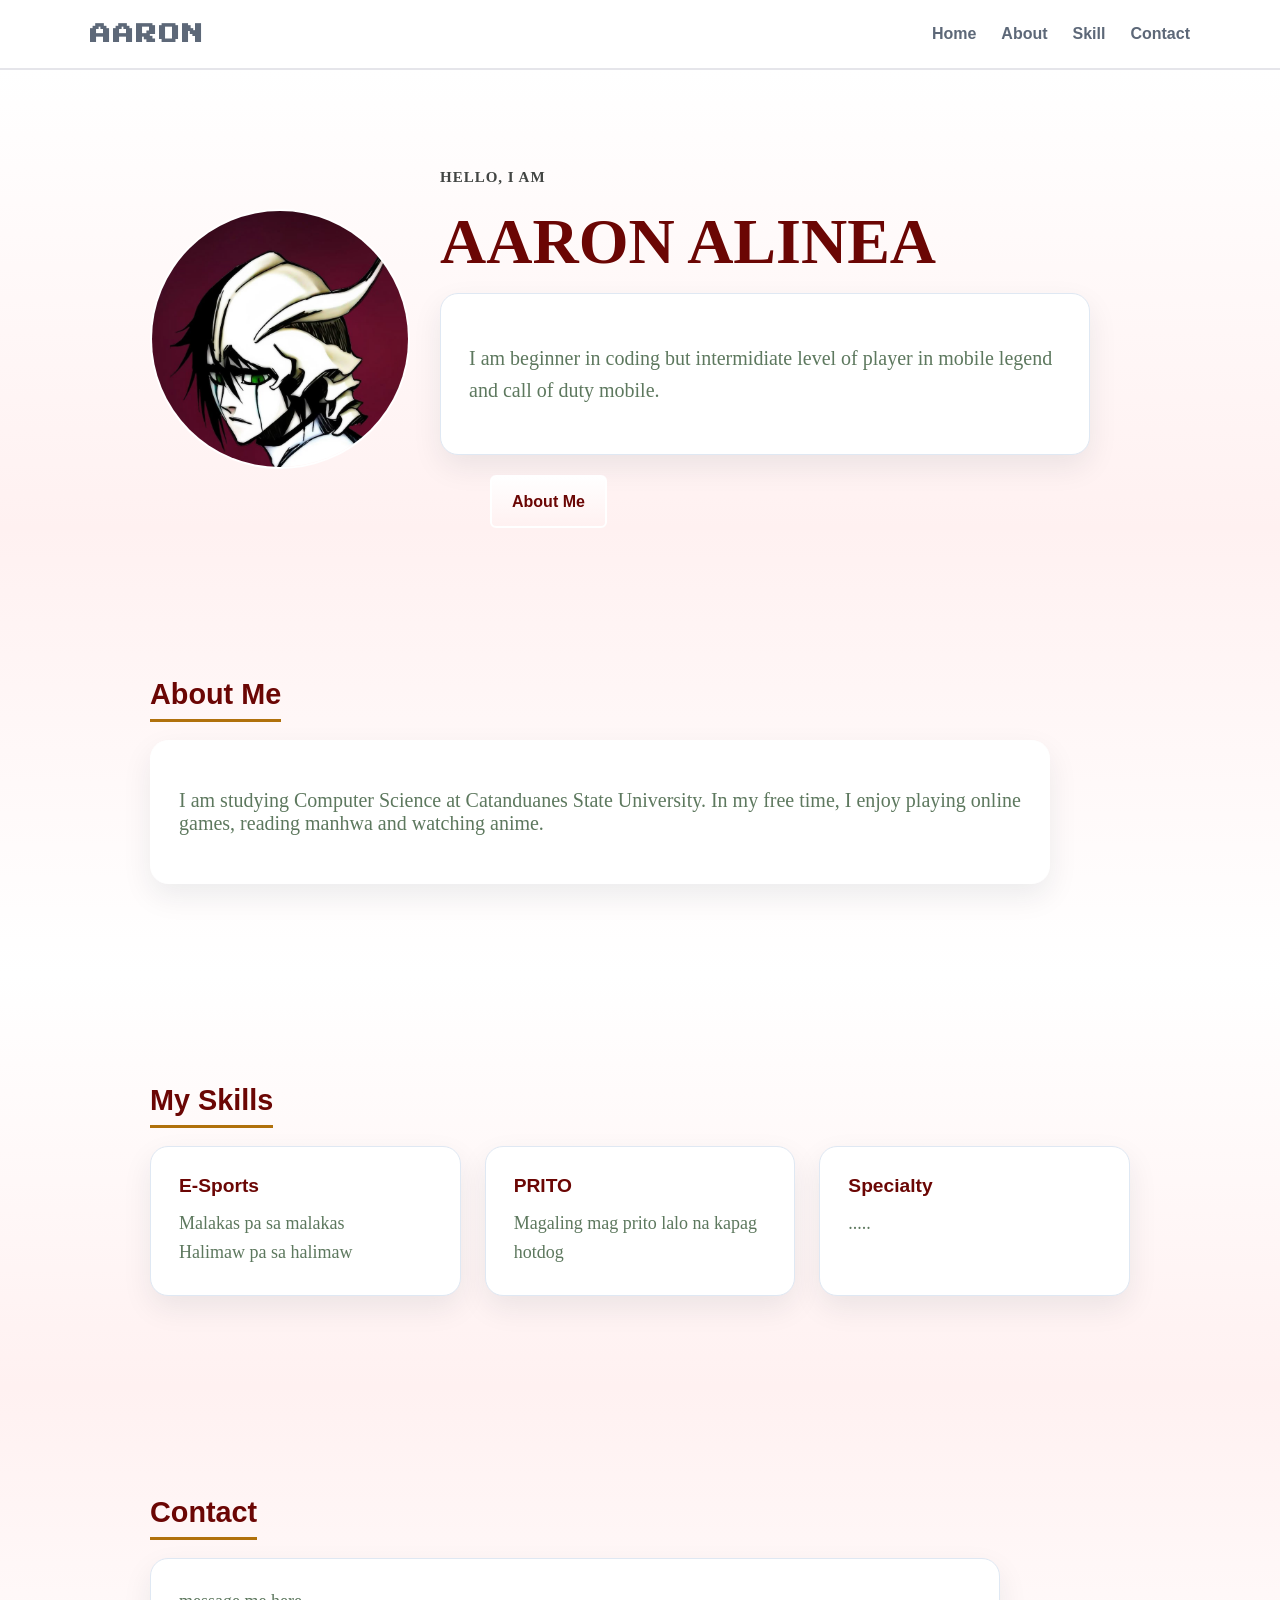
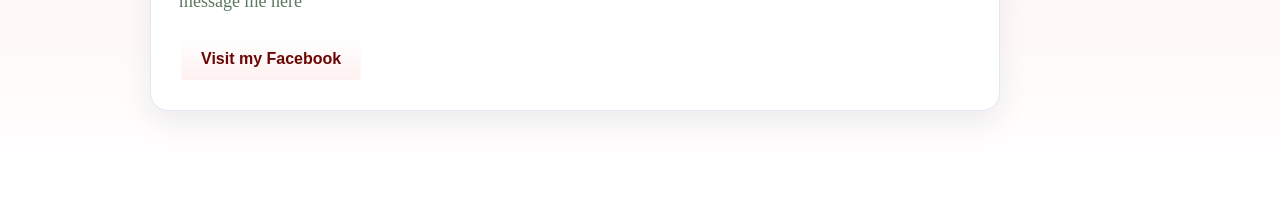
==== Original/index.html @ 89a6b388 "Version 1" ====
<!doctype html>
<html lang="en">
  <head>
    <meta charset="UTF-8" />
    <meta name="viewport" content="width=device-width, initial-scale=1.0" />
    <link rel="preconnect" href="https://fonts.googleapis.com" />
    <link rel="preconnect" href="https://fonts.gstatic.com" crossorigin />
    <link
      href="https://fonts.googleapis.com/css2?family=Press+Start+2P&display=swap"
      rel="stylesheet"
    />
    <link rel="stylesheet" href="style.css" />
    <title>Portfolio</title>
  </head>
  <body>
    <header class="header">
      <div class="logo">AARON</div>
      <nav class="menu">
        <a href="#home">Home</a>
        <a href="#about">About</a>
        <a href="#skill">Skill</a>
        <a href="#contact">Contact</a>
      </nav>
    </header>

    <main>
      <section id="home" class="Aaron">
        <img src="../images/profile.jpg" alt="" class="profile" />
        <div class="Intro">
          <p class="in">Hello, I am</p>
          <h1>AARON ALINEA</h1>
          <div class="description">
            <p>
              I am beginner in coding but intermidiate level of player in mobile
              legend and call of duty mobile.
            </p>
          </div>
          <a class="about-button" href="#about">About Me</a>
        </div>
      </section>

      <section id="about" class="AboutMe">
        <h4>About Me</h4>
        <div class="about-box">
          <p>
            I am studying Computer Science at Catanduanes State University. In
            my free time, I enjoy playing online games, reading manhwa and
            watching anime.
          </p>
        </div>
      </section>

      <section id="skill" class="SkillSection">
        <h4>My Skills</h4>
        <div class="skills-grid">
          <div class="skill-card">
            <h5>E-Sports</h5>
            <p>
              Malakas pa sa malakas <br />
              Halimaw pa sa halimaw
            </p>
          </div>
          <div class="skill-card">
            <h5>PRITO</h5>
            <p>Magaling mag prito lalo na kapag hotdog</p>
          </div>
          <div class="skill-card">
            <h5>Specialty</h5>
            <p>.....</p>
          </div>
        </div>
      </section>

      <section id="contact" class="ContactSection">
        <h4>Contact</h4>
        <div class="contact-box">
          <p>message me here</p>
          <a
            class="contact-button"
            href="https://web.facebook.com/emp.kai"
            target="_blank"
            >Visit my Facebook</a
          >
        </div>
      </section>
    </main>
    <script src="script.js"></script>
  </body>
</html>
---- Original/style.css ----
html {
  scroll-behavior: smooth;
}

* {
  box-sizing: border-box;
}

body {
  margin: 0;
}

.header {
  position: sticky;
  top: 0;
  padding-left: 90px;
  padding-right: 90px;
  z-index: 10;
  display: flex;
  align-items: center;
  justify-content: space-between;
  height: 70px;
  background-color: #fff;
  border-bottom: 2px solid rgb(229, 229, 234);
}

.logo {
  font-size: 1.3rem;
  font-weight: bold;
  letter-spacing: 2px;
  color: #5d6878;
  margin: 0;
  font-family: "Press Start 2P", monospace;
}

.menu {
  display: flex;
  gap: 25px;
  margin: 0;
  font-family: Arial, Helvetica, sans-serif;
}

.menu a {
  color: #5d6878;
  font-weight: 600;
  text-decoration: none;
  gap: 20px;
}

.menu a:hover {
  color: rgb(154, 20, 20);
}

.Aaron {
  display: flex;
  flex-direction: row;
  align-items: center;
  justify-content: center;
  gap: 30px;
  background: linear-gradient(180deg, #ffffff 0%, #fff1f1 100%);
  padding: 80px clamp(24px, calc((100vw - 980px) / 2), 150px) 0;
  margin: 0 auto;
}

.profile {
  height: 260px;
  width: 260px;
  border-radius: 50%;
  border: 2px solid white;
}

.Intro {
  flex: 1;
  min-width: 0;
  color: #1c2431;
  line-height: 1.6;
}

.in {
  color: #424543;
  font-size: 0.8rem;
  font-weight: 700;
  font-size: 15px;
  letter-spacing: 1px;
  text-transform: uppercase;
  width: 30%;
}

.Intro h1 {
  color: rgb(107, 6, 4);
  line-height: 1.2;
  margin-top: 0;
  margin-bottom: 12px;
  font-size: clamp(2.4rem, 5vw, 4rem);
}

.description {
  background: #fff;
  border: 1px solid #dfe8f3;
  border-radius: 18px;
  width: min(100%, 650px);
  padding: 28px;
  box-shadow: 0 12px 30px rgba(17, 32, 51, 0.08);
}

.description p {
  color: #5d785e;
  font-size: 20px;
}

.Aaron .about-button {
  display: inline-block;
  margin-top: 20px;
  margin-left: 50px;
  padding: 12px 20px;
  border: 2px solid white;
  border-radius: 6px;
  background: linear-gradient(180deg, #ffffff 0%, #fff1f1 100%);
  color: rgb(107, 6, 4);
  font-family: Arial, Helvetica, sans-serif;
  font-weight: 600;
  text-decoration: none;
}

.Aaron .about-button:hover {
  background: linear-gradient(180deg, rgb(137, 24, 18) 0%, rgb(107, 6, 4) 100%);
  color: #f4c866;
}

.AboutMe {
  background: linear-gradient(180deg, #fff1f1 0%, #ffffff 100%);
  padding: 150px clamp(24px, calc((100vw - 980px) / 2), 150px) 90px;
}

.AboutMe h4 {
  display: inline-block;
  font-size: 1.8rem;
  font-family: Arial, Helvetica, sans-serif;
  font-weight: 700;
  color: rgb(107, 6, 4);
  margin-top: 0;
  margin-bottom: 18px;
  padding: 0 0 8px;
  border-bottom: 3px solid #b0710c;
}

.about-box {
  border: 1px solid white;
  background-color: #fff;
  border-radius: 18px;
  padding: 28px;
  box-shadow: 0 12px 30px rgba(17, 32, 51, 0.08);
  width: min(100%, 900px);
  align-items: center;
}

.about-box p {
  font-size: 20px;
  color: #5d785e;
}

.SkillSection,
.ContactSection {
  padding: 110px clamp(24px, calc((100vw - 980px) / 2), 150px) 90px;
}

.SkillSection {
  background: linear-gradient(180deg, #ffffff 0%, #fff1f1 100%);
}

.ContactSection {
  background: linear-gradient(180deg, #fff1f1 0%, #ffffff 100%);
}

.SkillSection h4,
.ContactSection h4 {
  display: inline-block;
  font-size: 1.8rem;
  font-family: Arial, Helvetica, sans-serif;
  font-weight: 700;
  color: rgb(107, 6, 4);
  margin-top: 0;
  margin-bottom: 18px;
  padding: 0 0 8px;
  border-bottom: 3px solid #b0710c;
}

.skills-grid {
  display: grid;
  grid-template-columns: repeat(3, minmax(0, 1fr));
  gap: 24px;
}

.skill-card,
.contact-box {
  background: #fff;
  border: 1px solid #dfe8f3;
  border-radius: 18px;
  padding: 28px;
  box-shadow: 0 12px 30px rgba(17, 32, 51, 0.08);
}

.skill-card h5 {
  margin: 0 0 12px;
  color: rgb(107, 6, 4);
  font:
    700 1.2rem Arial,
    Helvetica,
    sans-serif;
}

.skill-card p,
.contact-box p {
  margin: 0;
  color: #5d785e;
  font-size: 18px;
  line-height: 1.6;
}

.contact-box {
  max-width: 850px;
}

.contact-button {
  display: inline-block;
  margin-top: 20px;
  padding: 12px 20px;
  border: 2px solid white;
  border-radius: 6px;
  background: linear-gradient(180deg, #ffffff 0%, #fff1f1 100%);
  color: rgb(107, 6, 4);
  font-family: Arial, Helvetica, sans-serif;
  font-weight: 600;
  text-decoration: none;
}

.contact-button:hover {
  background: linear-gradient(180deg, rgb(137, 24, 18) 0%, rgb(107, 6, 4) 100%);
  color: #f4c866;
}

@media (max-width: 768px) {
  .header {
    height: auto;
    min-height: 70px;
    flex-direction: column;
    justify-content: center;
    gap: 12px;
    padding: 14px 18px;
  }

  .logo {
    font-size: 1.05rem;
  }

  .menu {
    flex-wrap: wrap;
    justify-content: center;
    gap: 8px 16px;
  }

  .Aaron {
    flex-direction: column;
    gap: 24px;
    padding: 48px 24px 64px;
  }

  .profile {
    width: min(220px, 70vw);
    height: auto;
    aspect-ratio: 1;
    object-fit: cover;
  }

  .Intro {
    width: min(100%, 650px);
    text-align: center;
  }

  .Intro h1 {
    font-size: clamp(1.75rem, 8vw, 2.6rem);
  }

  .in {
    width: auto;
  }

  .description {
    width: 100%;
    padding: 22px;
    text-align: left;
  }

  .description p,
  .about-box p {
    font-size: clamp(1rem, 4vw, 1.125rem);
  }

  .Aaron .about-button {
    margin-left: 0;
  }

  .AboutMe {
    padding: 80px 24px;
  }

  .about-box {
    padding: 22px;
  }

  .SkillSection,
  .ContactSection {
    padding: 80px 24px;
  }

  .skills-grid {
    grid-template-columns: 1fr;
    gap: 16px;
  }

  .skill-card,
  .contact-box {
    padding: 22px;
  }
}
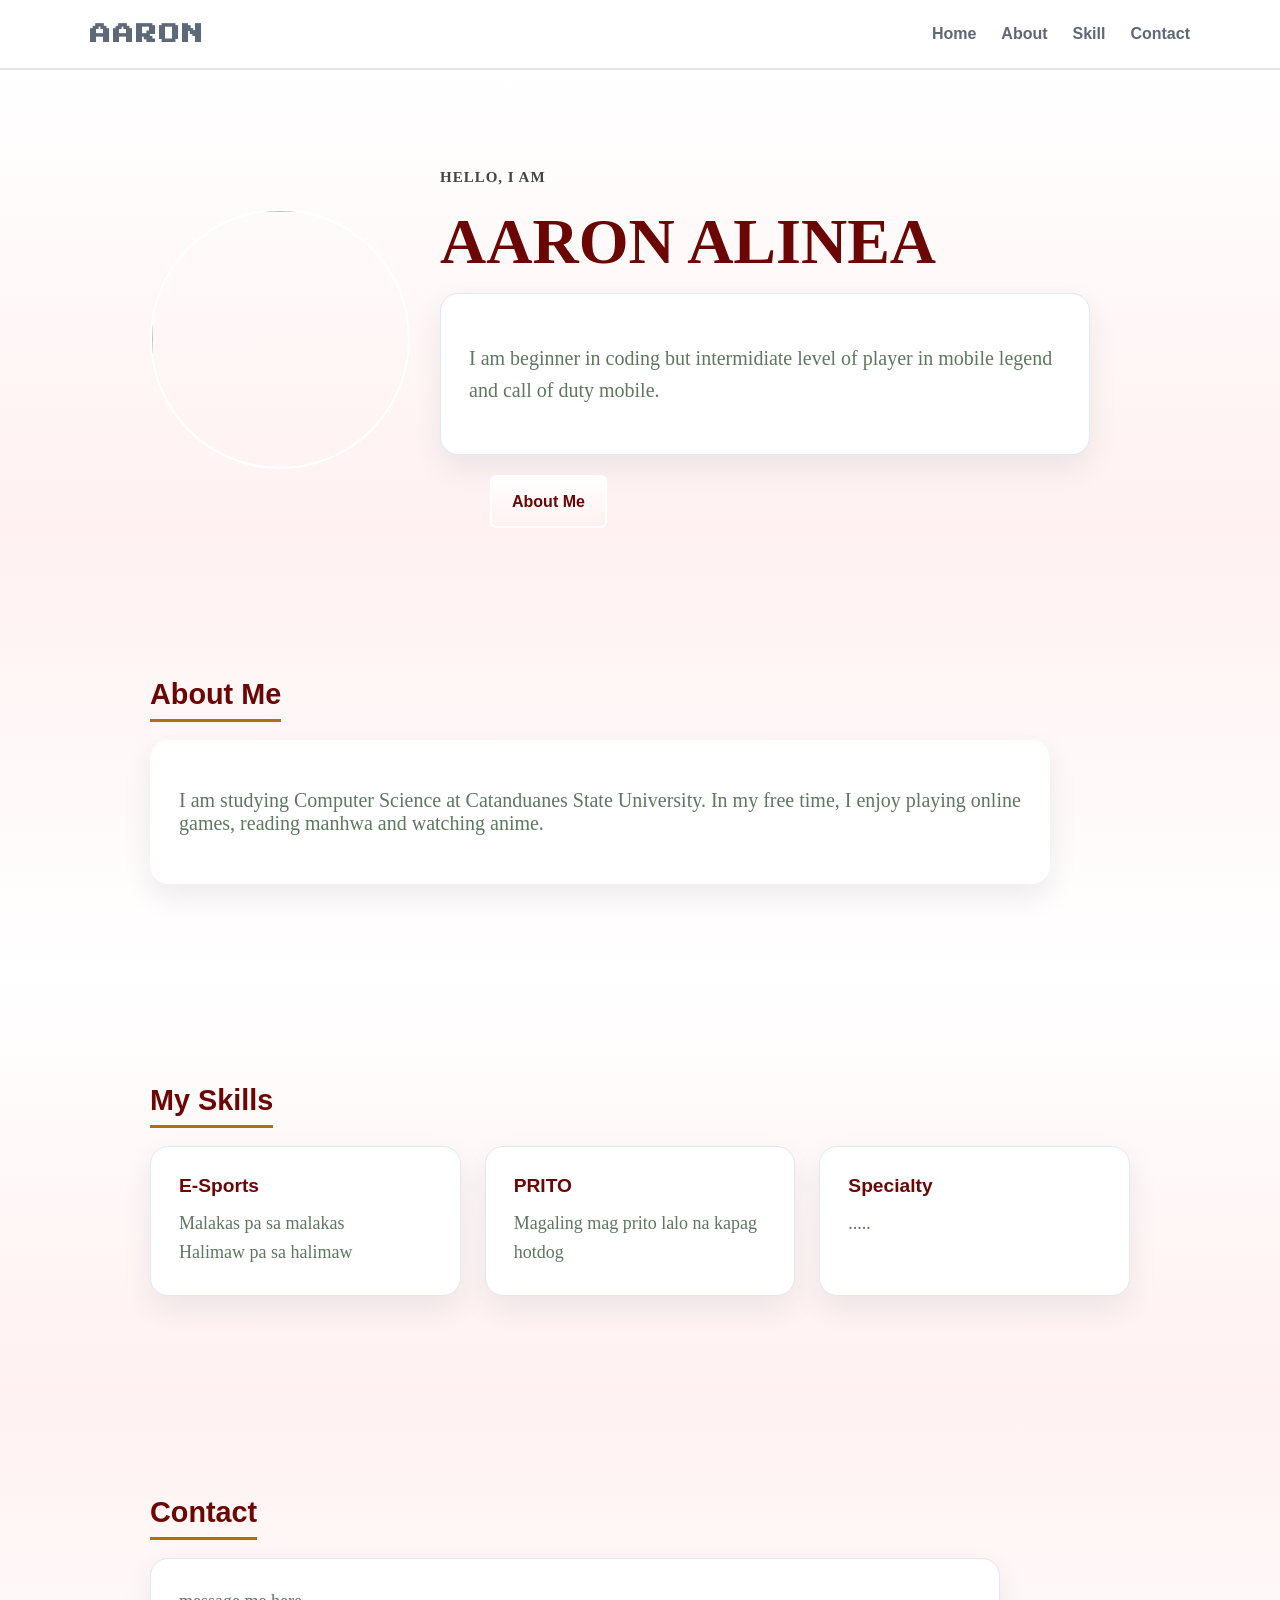
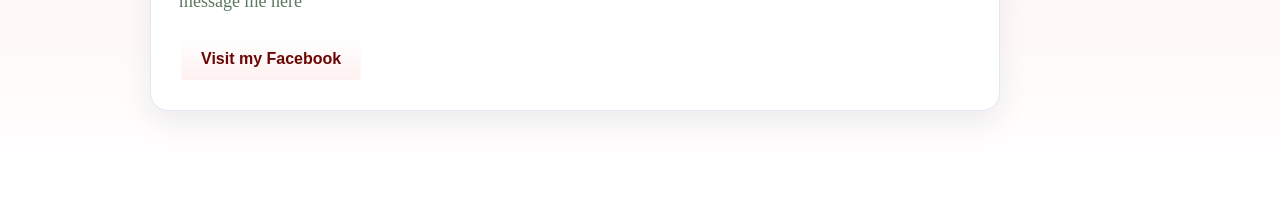
==== commit 3499552d: "i put the image file inside original file" ====
--- a/Original/index.html
+++ b/Original/index.html
@@ -25,7 +25,7 @@
 
     <main>
       <section id="home" class="Aaron">
-        <img src="../images/profile.jpg" alt="" class="profile" />
+        <img src="./images/profile.jpg" alt="" class="profile" />
         <div class="Intro">
           <p class="in">Hello, I am</p>
           <h1>AARON ALINEA</h1>
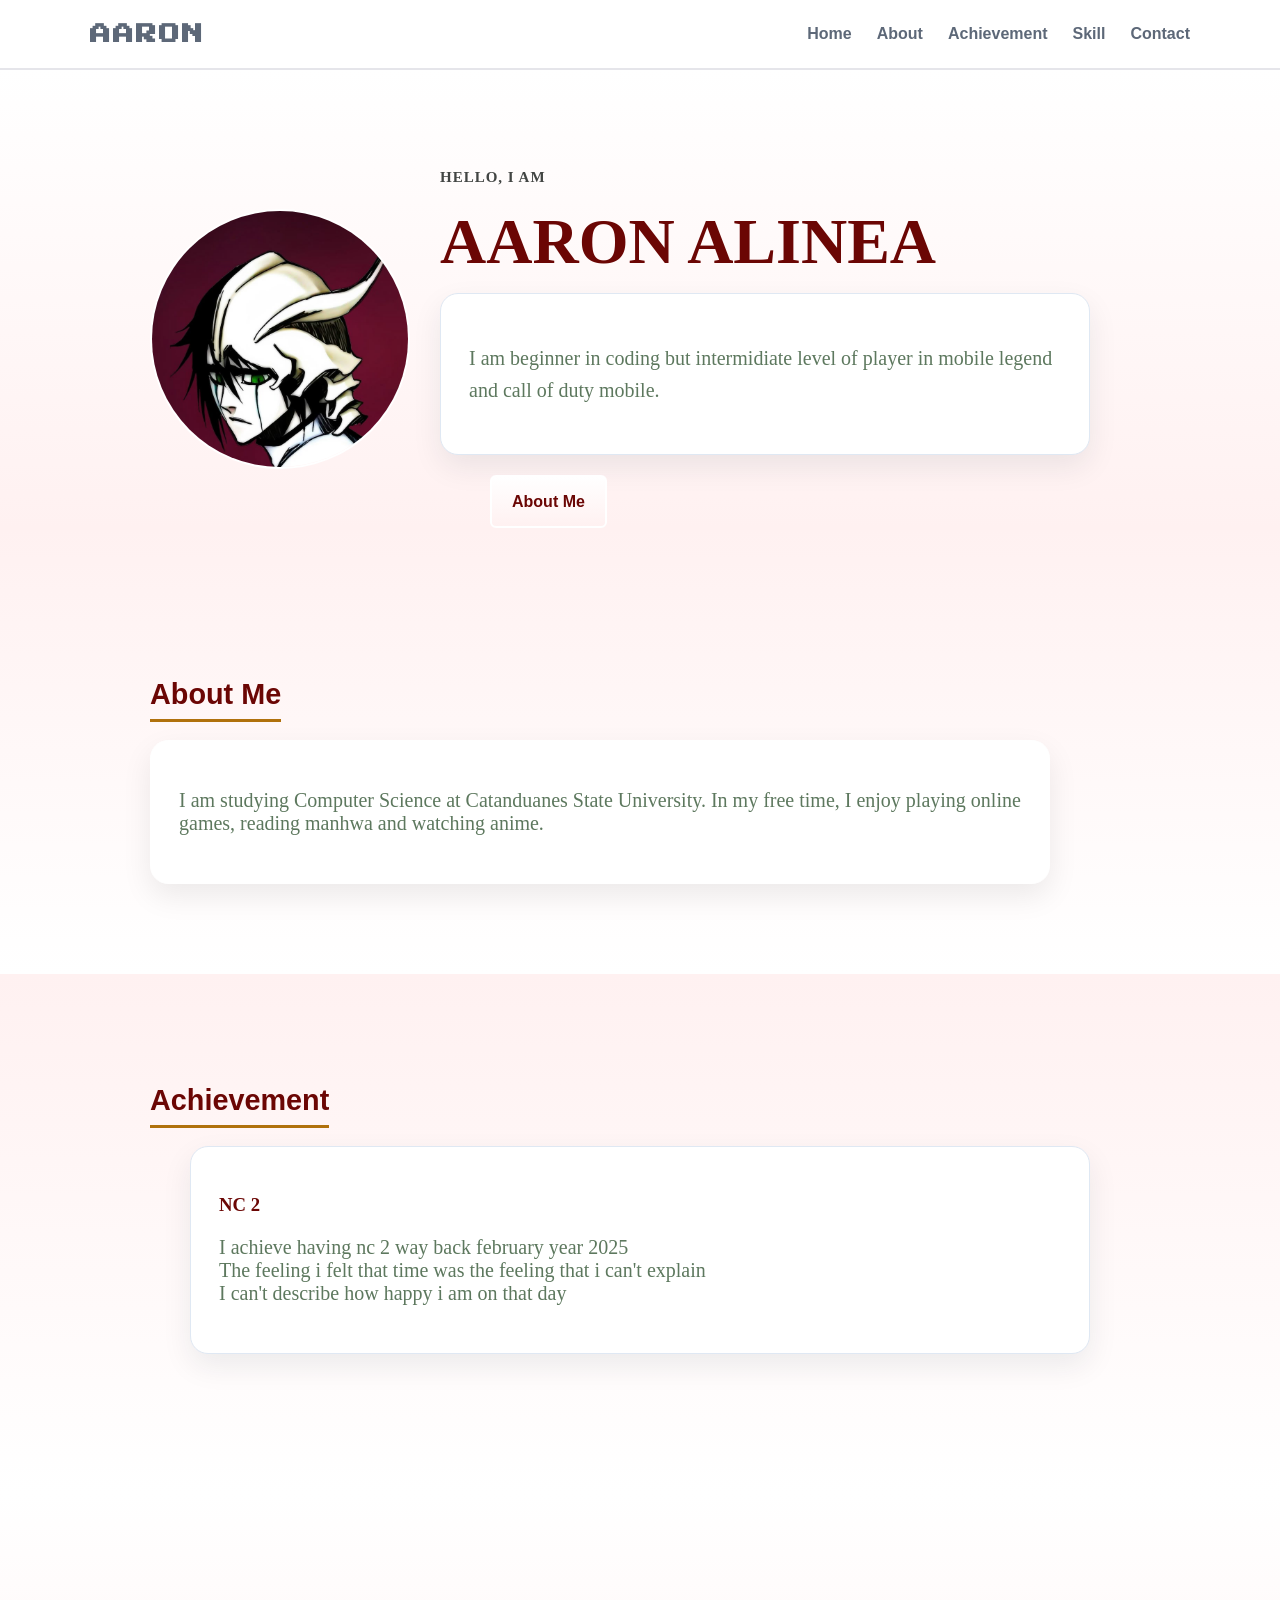
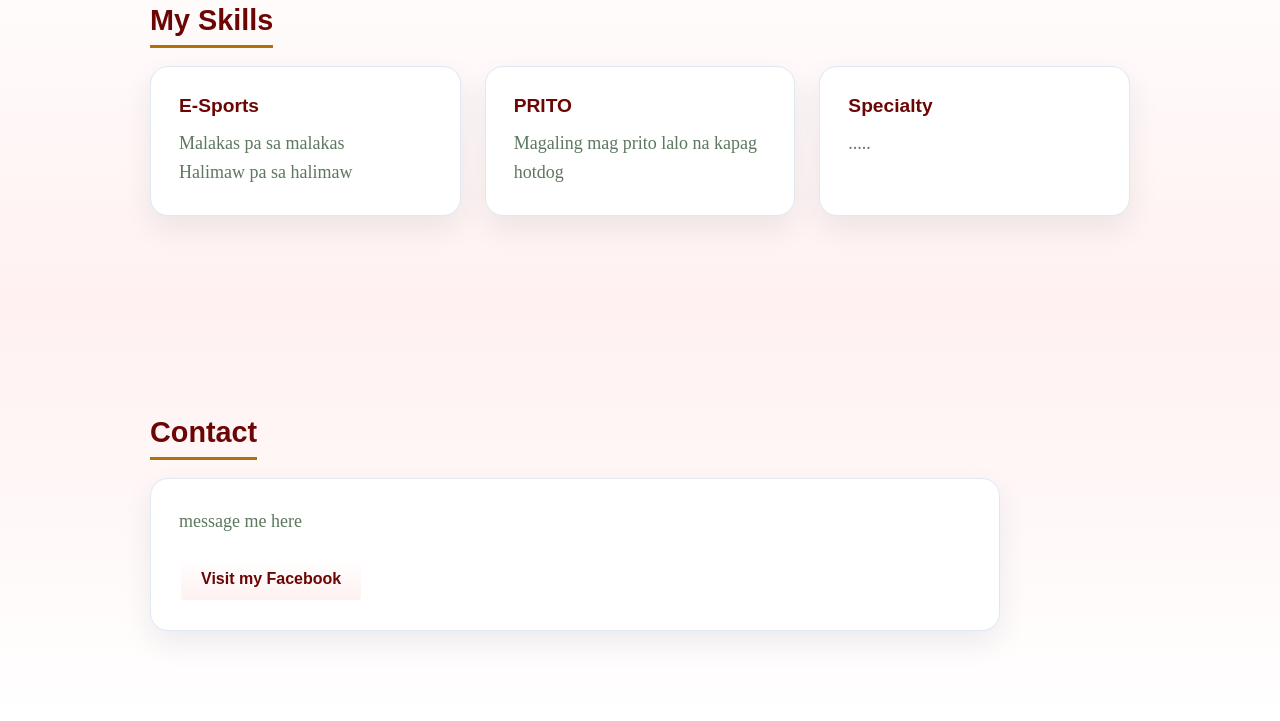
==== commit 9b38b22f: "achievement" ====
--- a/Original/index.html
+++ b/Original/index.html
@@ -18,6 +18,7 @@
       <nav class="menu">
         <a href="#home">Home</a>
         <a href="#about">About</a>
+        <a href="#achievements">Achievement</a>
         <a href="#skill">Skill</a>
         <a href="#contact">Contact</a>
       </nav>
@@ -47,6 +48,21 @@
             my free time, I enjoy playing online games, reading manhwa and
             watching anime.
           </p>
+        </div>
+      </section>
+
+      <section id="achievements" class="achievement-section">
+        <h2>Achievement</h2>
+        <div class="achievement-box">
+          <div class="achievement-text">
+            <h3>NC 2</h3>
+            <p>
+              I achieve having nc 2 way back february year 2025 <br />
+              The feeling i felt that time was the feeling that i can't explain
+              <br />
+              I can't describe how happy i am on that day <br />
+            </p>
+          </div>
         </div>
       </section>
 
--- a/Original/style.css
+++ b/Original/style.css
@@ -149,14 +149,46 @@
   background-color: #fff;
   border-radius: 18px;
   padding: 28px;
-  box-shadow: 0 12px 30px rgba(17, 32, 51, 0.08);
+  box-shadow: 0 12px 30px rgba(3, 6, 10, 0.08);
   width: min(100%, 900px);
   align-items: center;
 }
 
+.achievement-text p,
 .about-box p {
   font-size: 20px;
   color: #5d785e;
+}
+
+.achievement-text h3 {
+  color: rgb(107, 6, 4);
+}
+
+.achievement-section {
+  background: linear-gradient(180deg, #fff1f1 0%, #ffffff 100%);
+  padding: 110px clamp(24px, calc((100vw - 980px) / 2), 150px) 90px;
+}
+
+.achievement-section h2 {
+  display: inline-block;
+  font-size: 1.8rem;
+  font-family: Arial, Helvetica, sans-serif;
+  font-weight: 700;
+  color: rgb(107, 6, 4);
+  margin-top: 0;
+  margin-bottom: 18px;
+  padding: 0 0 8px;
+  border-bottom: 3px solid #b0710c;
+}
+
+.achievement-box {
+  background: #fff;
+  border: 1px solid #dfe8f3;
+  border-radius: 18px;
+  padding: 28px;
+  box-shadow: 0 12px 30px rgba(17, 32, 51, 0.08);
+  width: min(100%, 900px);
+  margin: 0 auto 50px;
 }
 
 .SkillSection,
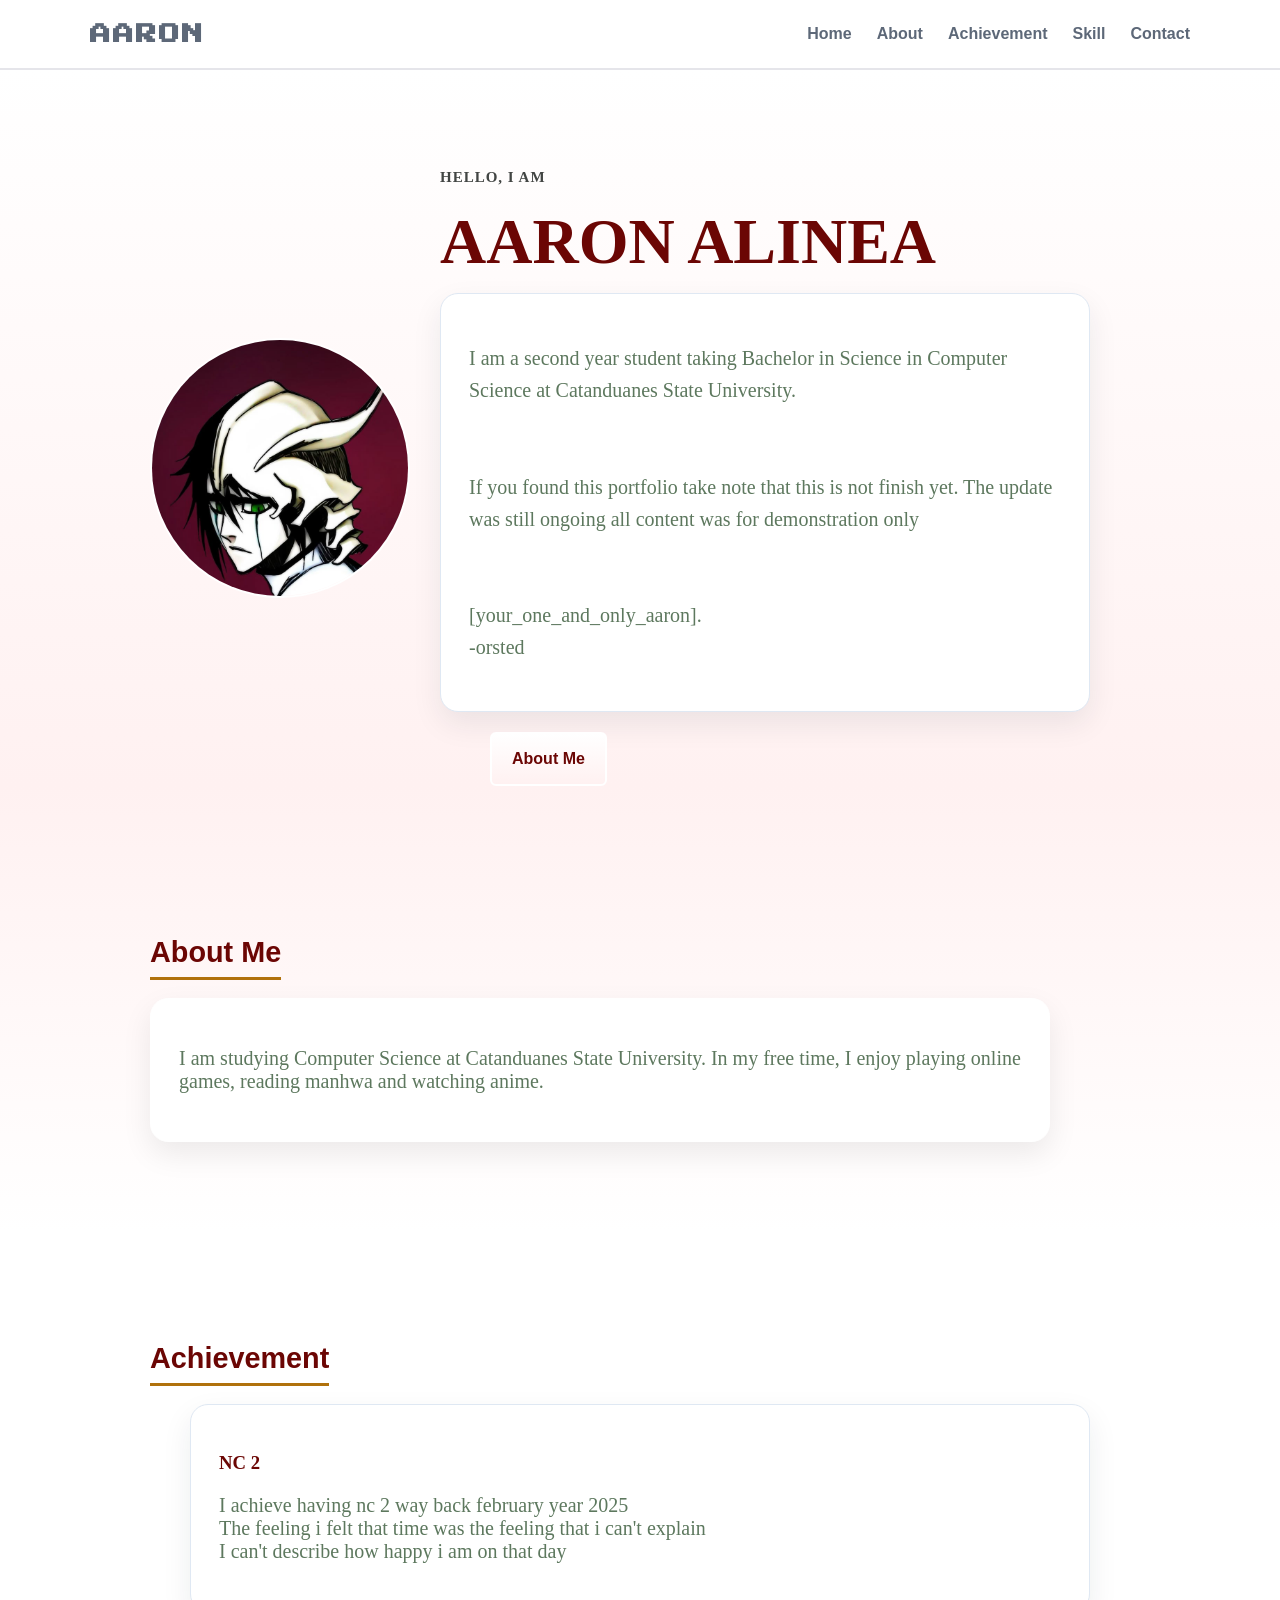
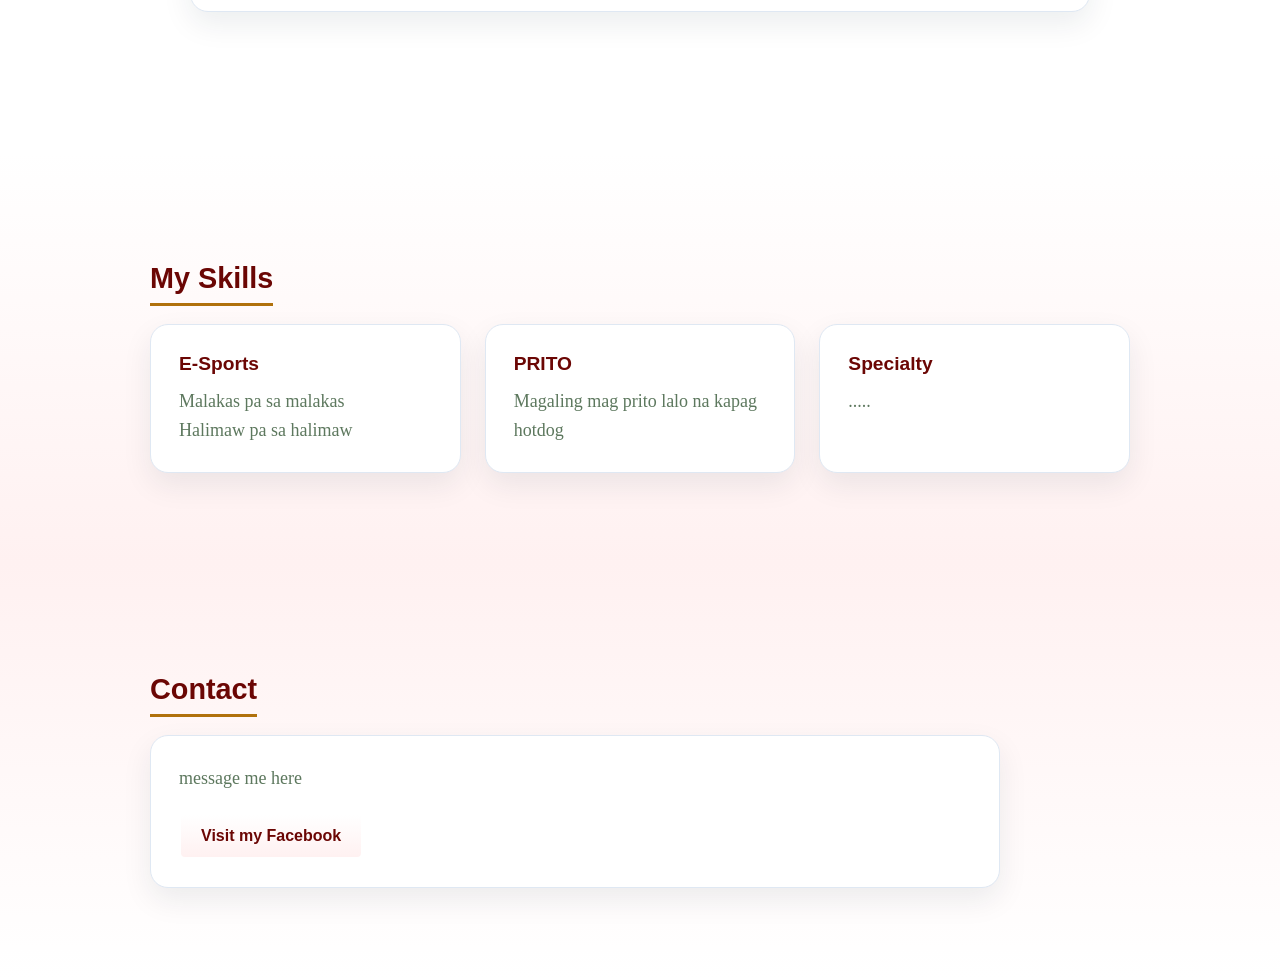
==== commit 05d53336: "note" ====
--- a/Original/index.html
+++ b/Original/index.html
@@ -32,8 +32,21 @@
           <h1>AARON ALINEA</h1>
           <div class="description">
             <p>
-              I am beginner in coding but intermidiate level of player in mobile
-              legend and call of duty mobile.
+              I am a second year student taking Bachelor in Science in Computer
+              Science at Catanduanes State University.
+            </p>
+
+            <br />
+
+            <p>
+              If you found this portfolio take note that this is not finish yet.
+              The update was still ongoing all content was for demonstration
+              only <br />
+              <br />
+              <br />
+              [your_one_and_only_aaron].
+              <br />
+              -orsted
             </p>
           </div>
           <a class="about-button" href="#about">About Me</a>
--- a/Original/style.css
+++ b/Original/style.css
@@ -165,7 +165,7 @@
 }
 
 .achievement-section {
-  background: linear-gradient(180deg, #fff1f1 0%, #ffffff 100%);
+  background: linear-gradient(180deg, #ffffff 100%, #fff1f1 0%);
   padding: 110px clamp(24px, calc((100vw - 980px) / 2), 150px) 90px;
 }
 
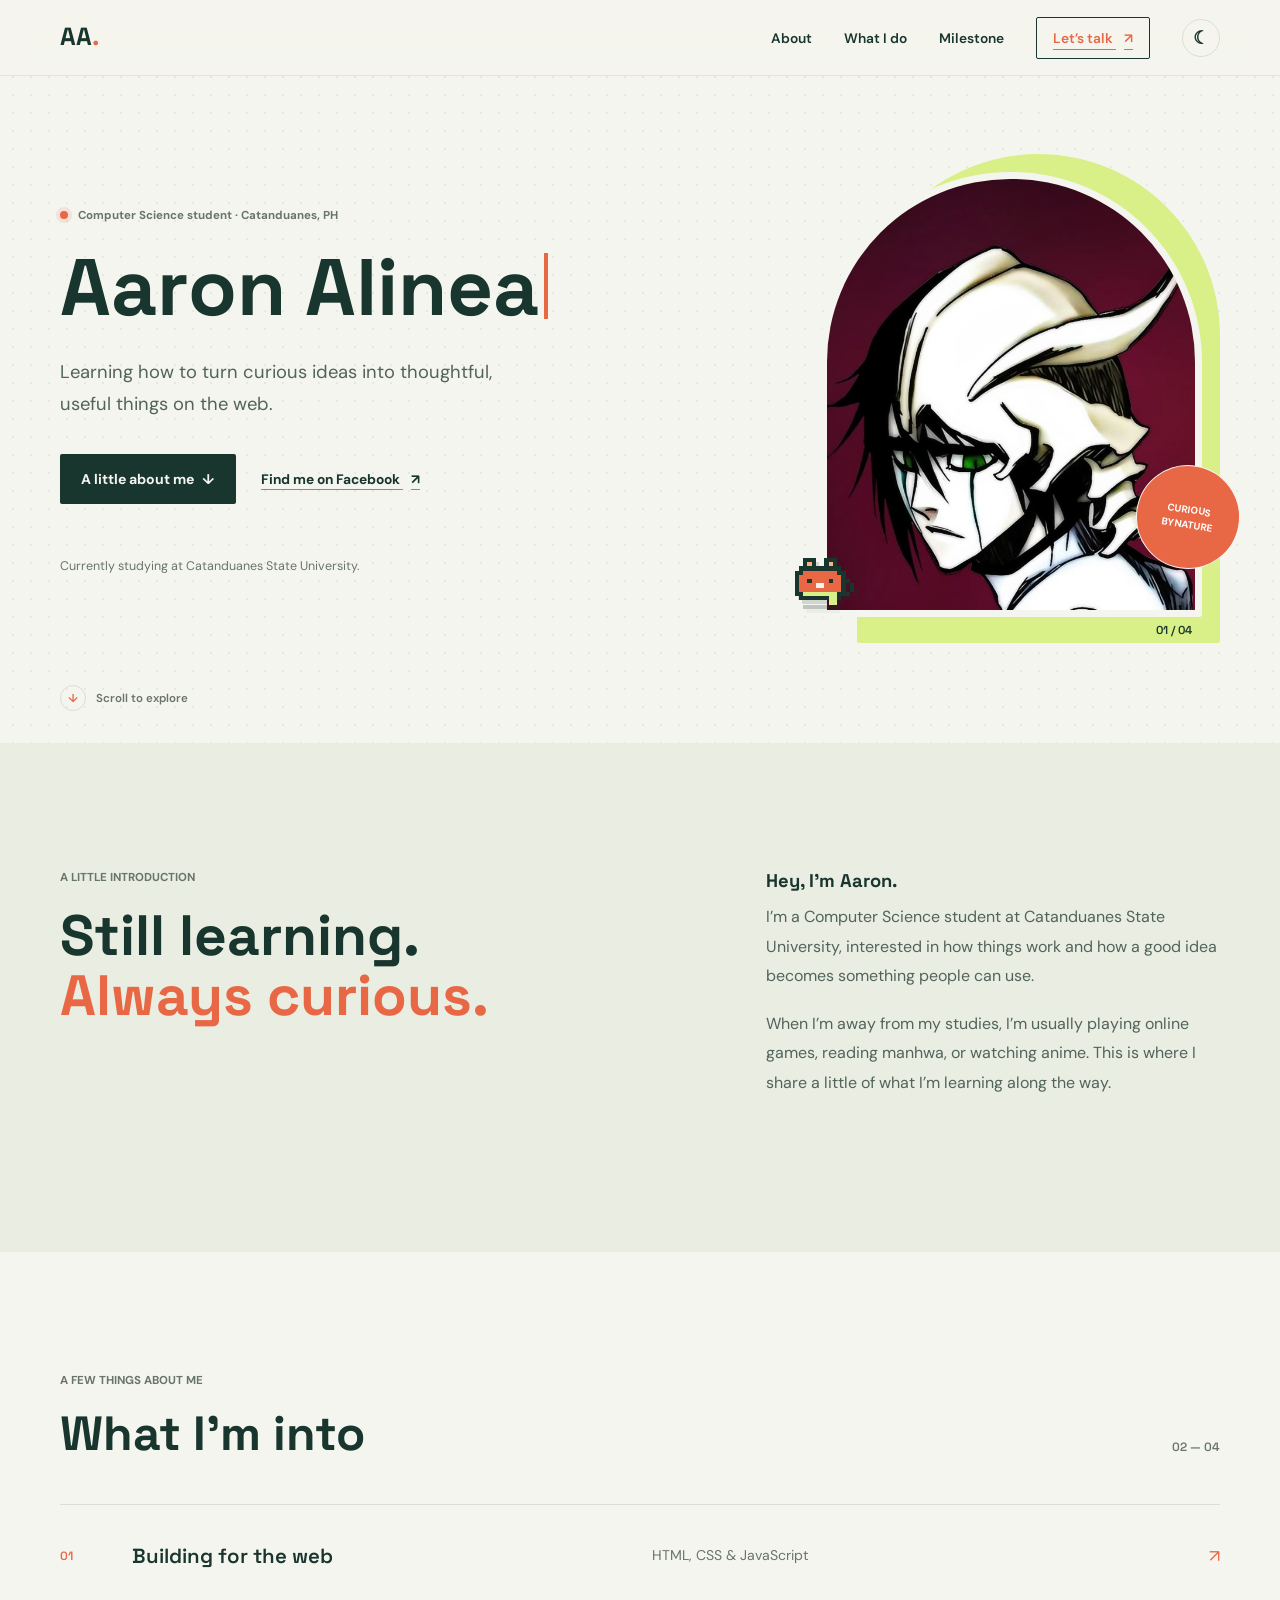
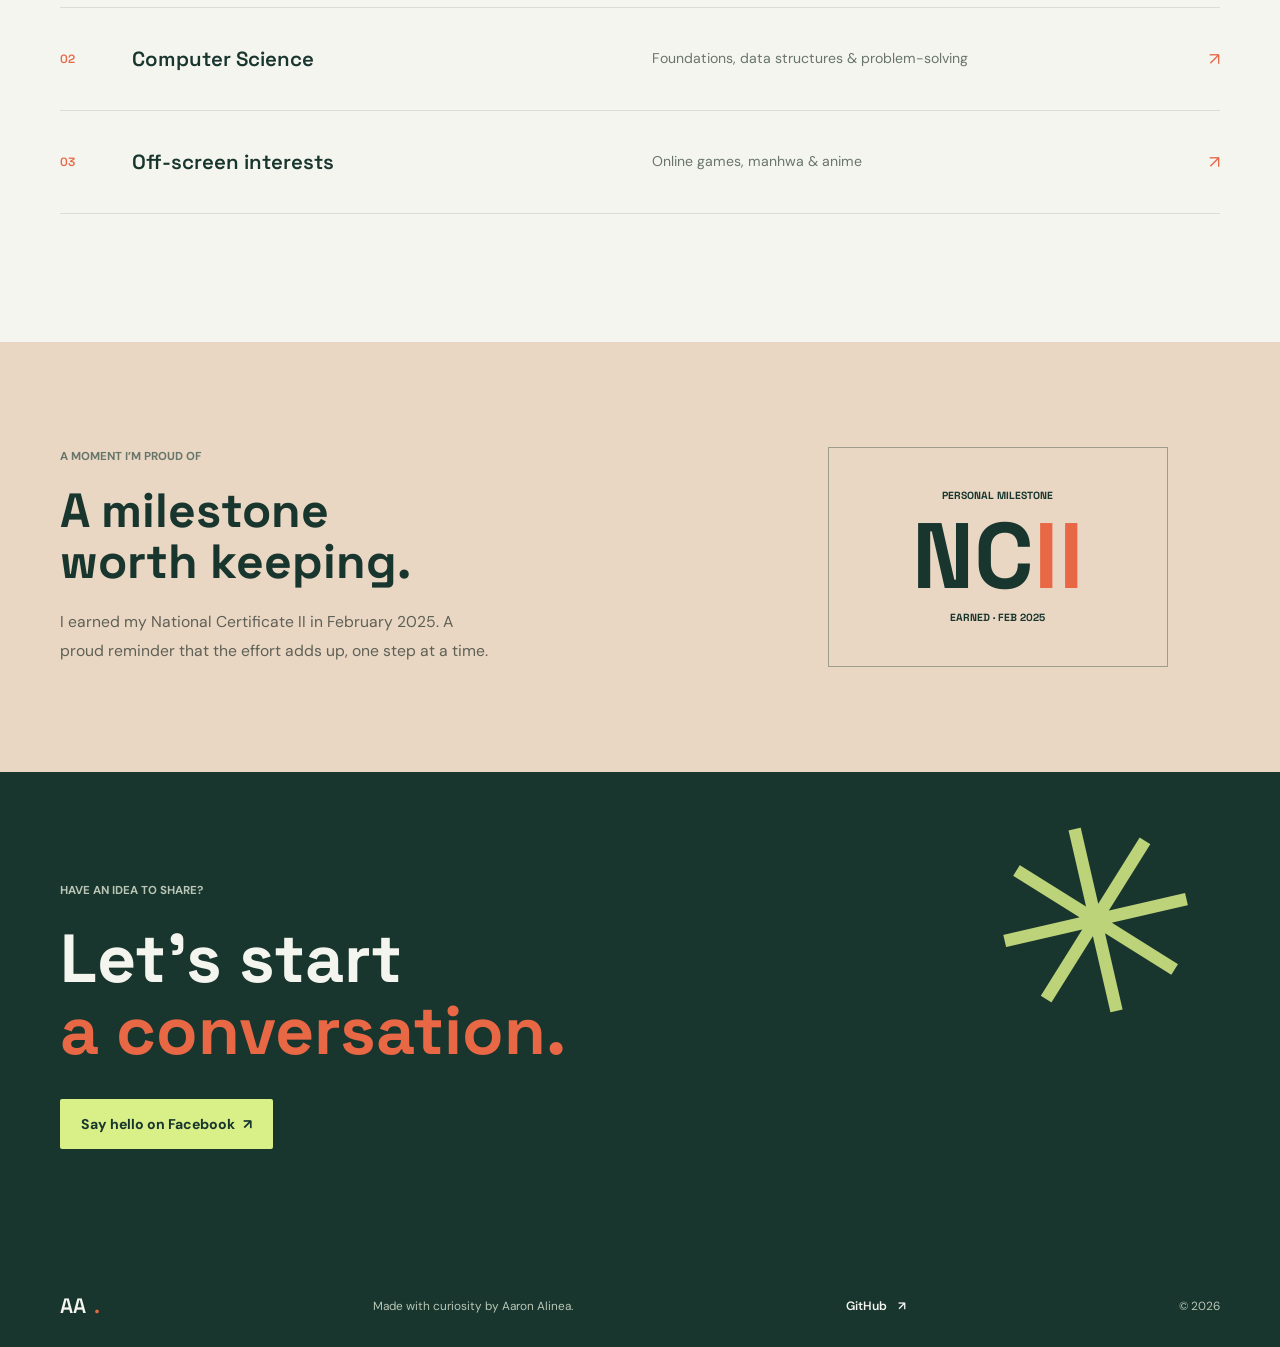
==== commit ac8405ac: "newfolder" ====
--- a/Original/index.html
+++ b/Original/index.html
@@ -3,116 +3,214 @@
   <head>
     <meta charset="UTF-8" />
     <meta name="viewport" content="width=device-width, initial-scale=1.0" />
+    <meta
+      name="description"
+      content="The portfolio of Aaron Alinea, a Computer Science student at Catanduanes State University."
+    />
+    <meta name="theme-color" content="#f5f5ef" />
     <link rel="preconnect" href="https://fonts.googleapis.com" />
     <link rel="preconnect" href="https://fonts.gstatic.com" crossorigin />
     <link
-      href="https://fonts.googleapis.com/css2?family=Press+Start+2P&display=swap"
+      href="https://fonts.googleapis.com/css2?family=DM+Sans:wght@400;500;600;700&family=Space+Grotesk:wght@400;500;600;700&display=swap"
       rel="stylesheet"
     />
     <link rel="stylesheet" href="style.css" />
-    <title>Portfolio</title>
+    <title>Aaron Alinea | Computer Science Student</title>
   </head>
   <body>
-    <header class="header">
-      <div class="logo">AARON</div>
-      <nav class="menu">
-        <a href="#home">Home</a>
+    <div class="scroll-progress" aria-hidden="true"><span></span></div>
+    <header class="site-header">
+      <a class="wordmark" href="#home" aria-label="Aaron Alinea, home"
+        >AA<span>.</span></a
+      >
+      <nav class="site-nav" aria-label="Main navigation">
         <a href="#about">About</a>
-        <a href="#achievements">Achievement</a>
-        <a href="#skill">Skill</a>
-        <a href="#contact">Contact</a>
+        <a href="#work">What I do</a>
+        <a href="#milestone">Milestone</a>
+        <a class="nav-contact" href="#contact"
+          >Let’s talk <span aria-hidden="true">↗</span></a
+        >
+        <button
+          class="theme-toggle"
+          type="button"
+          aria-label="Switch to dark theme"
+          aria-pressed="false"
+          title="Switch to dark theme"
+        >
+          <span class="theme-icon" aria-hidden="true">☾</span>
+        </button>
       </nav>
     </header>
 
     <main>
-      <section id="home" class="Aaron">
-        <img src="./images/profile.jpg" alt="" class="profile" />
-        <div class="Intro">
-          <p class="in">Hello, I am</p>
-          <h1>AARON ALINEA</h1>
-          <div class="description">
-            <p>
-              I am a second year student taking Bachelor in Science in Computer
-              Science at Catanduanes State University.
-            </p>
-
-            <br />
-
-            <p>
-              If you found this portfolio take note that this is not finish yet.
-              The update was still ongoing all content was for demonstration
-              only <br />
-              <br />
-              <br />
-              [your_one_and_only_aaron].
-              <br />
-              -orsted
-            </p>
+      <section class="hero" id="home" aria-labelledby="hero-title">
+        <div class="hero-copy">
+          <p class="eyebrow">
+            <span class="status-dot"></span> Computer Science student ·
+            Catanduanes, PH
+          </p>
+          <h1 id="hero-title">
+            <span class="visually-hidden">Aaron Alinea</span
+            ><span class="typed-name" aria-hidden="true">Aaron Alinea</span
+            ><span class="typing-cursor" aria-hidden="true"></span>
+          </h1>
+          <p class="hero-lede">
+            Learning how to turn curious ideas into thoughtful, useful things on
+            the web.
+          </p>
+          <div class="hero-actions">
+            <a class="button button-dark" href="#about"
+              >A little about me <span aria-hidden="true">↓</span></a
+            >
+            <a
+              class="text-link"
+              href="https://web.facebook.com/emp.kai"
+              target="_blank"
+              rel="noreferrer"
+              >Find me on Facebook <span aria-hidden="true">↗</span></a
+            >
           </div>
-          <a class="about-button" href="#about">About Me</a>
-        </div>
-      </section>
-
-      <section id="about" class="AboutMe">
-        <h4>About Me</h4>
-        <div class="about-box">
+          <p class="hero-note">
+            Currently studying at Catanduanes State University.
+          </p>
+        </div>
+        <div class="hero-visual" aria-label="Portrait of Aaron Alinea">
+          <div class="portrait-frame">
+            <img
+              class="profile"
+              src="./images/profile.jpg"
+              alt="Aaron Alinea"
+            />
+          </div>
+          <span class="portrait-stamp" aria-hidden="true"
+            >CURIOUS<br />BY NATURE</span
+          >
+          <span class="visual-index" aria-hidden="true">01 / 04</span>
+          <img
+            class="pixel-mascot"
+            src="./images/pixel-pal.svg"
+            alt=""
+            aria-hidden="true"
+          />
+        </div>
+        <a class="scroll-cue" href="#about"
+          ><span aria-hidden="true">↓</span> Scroll to explore</a
+        >
+      </section>
+
+      <section
+        class="content-section about-section"
+        id="about"
+        aria-labelledby="about-title"
+      >
+        <div class="section-heading" data-reveal>
+          <p class="eyebrow">A LITTLE INTRODUCTION</p>
+          <h2 id="about-title">
+            Still learning.<br /><span>Always curious.</span>
+          </h2>
+        </div>
+        <div class="about-copy" data-reveal>
+          <p class="section-kicker">Hey, I’m Aaron.</p>
           <p>
-            I am studying Computer Science at Catanduanes State University. In
-            my free time, I enjoy playing online games, reading manhwa and
-            watching anime.
-          </p>
-        </div>
-      </section>
-
-      <section id="achievements" class="achievement-section">
-        <h2>Achievement</h2>
-        <div class="achievement-box">
-          <div class="achievement-text">
-            <h3>NC 2</h3>
-            <p>
-              I achieve having nc 2 way back february year 2025 <br />
-              The feeling i felt that time was the feeling that i can't explain
-              <br />
-              I can't describe how happy i am on that day <br />
-            </p>
+            I’m a Computer Science student at Catanduanes State University,
+            interested in how things work and how a good idea becomes something
+            people can use.
+          </p>
+          <p>
+            When I’m away from my studies, I’m usually playing online games,
+            reading manhwa, or watching anime. This is where I share a little of
+            what I’m learning along the way.
+          </p>
+        </div>
+      </section>
+
+      <section class="work-section" id="work" aria-labelledby="work-title">
+        <div class="work-topline" data-reveal>
+          <div>
+            <p class="eyebrow">A FEW THINGS ABOUT ME</p>
+            <h2 id="work-title">What I’m into</h2>
           </div>
-        </div>
-      </section>
-
-      <section id="skill" class="SkillSection">
-        <h4>My Skills</h4>
-        <div class="skills-grid">
-          <div class="skill-card">
-            <h5>E-Sports</h5>
-            <p>
-              Malakas pa sa malakas <br />
-              Halimaw pa sa halimaw
-            </p>
-          </div>
-          <div class="skill-card">
-            <h5>PRITO</h5>
-            <p>Magaling mag prito lalo na kapag hotdog</p>
-          </div>
-          <div class="skill-card">
-            <h5>Specialty</h5>
-            <p>.....</p>
-          </div>
-        </div>
-      </section>
-
-      <section id="contact" class="ContactSection">
-        <h4>Contact</h4>
-        <div class="contact-box">
-          <p>message me here</p>
+          <span class="section-number">02 — 04</span>
+        </div>
+        <div class="interest-list">
+          <article class="interest-row" data-reveal>
+            <span class="interest-number">01</span>
+            <h3>Building for the web</h3>
+            <p>HTML, CSS &amp; JavaScript</p>
+            <span class="interest-arrow" aria-hidden="true">↗</span>
+          </article>
+          <article class="interest-row" data-reveal>
+            <span class="interest-number">02</span>
+            <h3>Computer Science</h3>
+            <p>Foundations, data structures &amp; problem-solving</p>
+            <span class="interest-arrow" aria-hidden="true">↗</span>
+          </article>
+          <article class="interest-row" data-reveal>
+            <span class="interest-number">03</span>
+            <h3>Off-screen interests</h3>
+            <p>Online games, manhwa &amp; anime</p>
+            <span class="interest-arrow" aria-hidden="true">↗</span>
+          </article>
+        </div>
+      </section>
+
+      <section
+        class="milestone-section"
+        id="milestone"
+        aria-labelledby="milestone-title"
+      >
+        <div class="milestone-copy" data-reveal>
+          <p class="eyebrow">A MOMENT I’M PROUD OF</p>
+          <h2 id="milestone-title">A milestone<br />worth keeping.</h2>
+          <p>
+            I earned my National Certificate II in February 2025. A proud
+            reminder that the effort adds up, one step at a time.
+          </p>
+        </div>
+        <div
+          class="milestone-mark"
+          data-reveal
+          aria-label="National Certificate II, earned February 2025"
+        >
+          <span class="mark-top">PERSONAL MILESTONE</span
+          ><strong>NC<span>II</span></strong
+          ><span class="mark-bottom">EARNED · FEB 2025</span>
+        </div>
+      </section>
+
+      <section
+        class="contact-section"
+        id="contact"
+        aria-labelledby="contact-title"
+      >
+        <div class="contact-inner" data-reveal>
+          <p class="eyebrow">HAVE AN IDEA TO SHARE?</p>
+          <h2 id="contact-title">
+            Let’s start<br /><span>a conversation.</span>
+          </h2>
           <a
-            class="contact-button"
+            class="button button-light"
             href="https://web.facebook.com/emp.kai"
             target="_blank"
-            >Visit my Facebook</a
+            rel="noreferrer"
+            >Say hello on Facebook <span aria-hidden="true">↗</span></a
           >
         </div>
+        <span class="contact-doodle" aria-hidden="true">✳</span>
       </section>
     </main>
+
+    <footer class="site-footer">
+      <a class="wordmark" href="#home">AA<span>.</span></a>
+      <p>Made with curiosity by Aaron Alinea.</p>
+      <a href="https://github.com/general-kaii" target="_blank" rel="noreferrer"
+        >GitHub <span aria-hidden="true">↗</span></a
+      >
+      <span>© <span id="year">2026</span></span>
+    </footer>
+    <div class="pixel-cursor" aria-hidden="true">
+      <img src="./images/pixel-pal.svg" alt="" />
+    </div>
     <script src="script.js"></script>
   </body>
 </html>
--- a/Original/style.css
+++ b/Original/style.css
@@ -1,4 +1,170 @@
-html {
+:root {
+  color-scheme: light;
+  --paper: #f5f5ef;
+  --paper-deep: #e9ede2;
+  --ink: #18352e;
+  --muted: #68756a;
+  --line: #d9ded3;
+  --orange: #e86745;
+  --lime: #d9ef87;
+  --forest: #18352e;
+  --body-copy: #52645a;
+  --milestone: #e9d7c4;
+  --milestone-copy: #5f6055;
+  --font-display: "Space Grotesk", sans-serif;
+  --font-body: "DM Sans", sans-serif;
+  --page-gutter: max(28px, calc((100vw - 1160px) / 2));
+}
+
+* { box-sizing: border-box; }
+html { scroll-behavior: smooth; scroll-padding-top: 88px; }
+body { margin: 0; background: var(--paper); color: var(--ink); font-family: var(--font-body); -webkit-font-smoothing: antialiased; }
+::selection { color: var(--ink); background: var(--lime); }
+a { color: inherit; }
+a:focus-visible { outline: 2px solid var(--orange); outline-offset: 5px; }
+
+.scroll-progress { position: fixed; z-index: 30; top: 0; left: 0; width: 100%; height: 3px; pointer-events: none; }
+.scroll-progress span { display: block; width: 100%; height: 100%; transform: scaleX(0); transform-origin: left; background: var(--orange); }
+
+.site-header { position: sticky; z-index: 10; top: 0; display: flex; height: 76px; align-items: center; justify-content: space-between; padding: 0 var(--page-gutter); border-bottom: 1px solid rgb(24 53 46 / 9%); background: rgb(245 245 239 / 94%); backdrop-filter: blur(14px); }
+.wordmark { font: 700 1.55rem/1 var(--font-display); text-decoration: none; }
+.wordmark span { color: var(--orange); }
+.site-nav { display: flex; height: 100%; align-items: center; gap: 32px; }
+.site-nav a, .site-footer a { font-size: 0.86rem; font-weight: 600; text-decoration: none; transition: color 180ms ease; }
+.site-nav a:hover, .site-footer a:hover { color: var(--orange); }
+.site-nav a[aria-current="location"] { color: var(--orange); text-decoration: underline; text-underline-offset: 6px; }
+.site-nav .nav-contact { padding: 11px 16px; border: 1px solid var(--ink); border-radius: 2px; }
+.theme-toggle { display: grid; width: 38px; height: 38px; flex: 0 0 38px; place-items: center; border: 1px solid var(--line); border-radius: 50%; background: transparent; color: var(--ink); cursor: pointer; font: 600 1.1rem var(--font-body); transition: background 180ms ease, border-color 180ms ease, transform 180ms ease; }
+.theme-toggle:hover { transform: rotate(-12deg); border-color: var(--orange); background: var(--paper-deep); }
+.nav-contact span, .text-link span, .button span, .site-footer a span { margin-left: 8px; }
+
+.hero { position: relative; display: grid; min-height: 650px; grid-template-columns: 1.14fr 0.86fr; align-items: center; gap: 50px; overflow: hidden; padding: 78px var(--page-gutter) 100px; background-color: var(--paper); background-image: radial-gradient(#18352e12 0.8px, transparent 0.8px); background-position: right 34px top 28px; background-size: 18px 18px; }
+.hero-copy { position: relative; z-index: 1; padding-bottom: 16px; }
+.eyebrow { margin: 0 0 24px; color: var(--muted); font-size: 0.72rem; font-weight: 700; line-height: 1.5; }
+.hero .eyebrow { display: flex; align-items: center; gap: 10px; }
+.status-dot { width: 8px; height: 8px; flex: 0 0 8px; border-radius: 50%; background: var(--orange); box-shadow: 0 0 0 4px rgb(232 103 69 / 13%); }
+.hero h1 { min-height: 1.05em; margin: 0 0 24px; font: 700 5rem/0.98 var(--font-display); }
+.typed-name { display: inline; }
+.typing-cursor { display: inline-block; width: 4px; height: 0.82em; margin-left: 5px; transform: translateY(0.05em); background: var(--orange); animation: blink 850ms steps(2, start) infinite; }
+.typing-cursor.is-done { animation-duration: 1.2s; }
+.hero-lede { max-width: 435px; margin: 0; color: var(--body-copy); font-size: 1.15rem; line-height: 1.75; }
+.hero-actions { display: flex; flex-wrap: wrap; align-items: center; gap: 25px; margin-top: 34px; }
+.button { display: inline-flex; min-height: 50px; align-items: center; justify-content: center; padding: 0 20px; border: 1px solid transparent; border-radius: 2px; font-size: 0.88rem; font-weight: 700; text-decoration: none; transition: background 180ms ease, color 180ms ease, transform 180ms ease; }
+.button:hover { transform: translateY(-2px); }
+.button-dark { background: var(--ink); color: var(--paper); }
+.button-dark:hover { background: var(--orange); }
+.text-link { font-size: 0.86rem; font-weight: 700; text-decoration-color: var(--orange); text-underline-offset: 5px; }
+.hero-note { margin: 54px 0 0; color: var(--muted); font-size: 0.78rem; }
+
+.hero-visual { position: relative; width: min(100%, 400px); justify-self: end; padding: 18px 18px 26px 0; }
+.hero-visual::before { position: absolute; z-index: 0; inset: 0 0 0 37px; border-radius: 190px 190px 3px 3px; background: var(--lime); content: ""; }
+.portrait-frame { position: relative; z-index: 1; height: 445px; overflow: hidden; border: 7px solid var(--paper); border-radius: 190px 190px 3px 3px; background: var(--paper-deep); }
+.profile { display: block; width: 100%; height: 100%; object-fit: cover; object-position: center 38%; }
+.portrait-stamp { position: absolute; z-index: 2; right: -20px; bottom: 74px; display: grid; width: 104px; aspect-ratio: 1; align-content: center; justify-items: center; border: 1px solid var(--paper); border-radius: 50%; background: var(--orange); color: white; font-size: 0.62rem; font-weight: 700; line-height: 1.55; text-align: center; transform: rotate(9deg); }
+.visual-index { position: absolute; z-index: 1; right: 28px; bottom: 6px; font: 600 0.72rem var(--font-display); }
+.scroll-cue { position: absolute; bottom: 32px; left: var(--page-gutter); display: flex; align-items: center; gap: 10px; color: var(--muted); font-size: 0.72rem; font-weight: 600; text-decoration: none; }
+.scroll-cue span { display: grid; width: 26px; aspect-ratio: 1; place-items: center; border: 1px solid var(--line); border-radius: 50%; color: var(--orange); }
+
+.content-section, .work-section, .milestone-section { padding-right: var(--page-gutter); padding-left: var(--page-gutter); }
+.about-section { display: grid; grid-template-columns: 1fr 0.75fr; gap: 100px; padding-top: 126px; padding-bottom: 132px; background: var(--paper-deep); }
+.section-heading .eyebrow, .work-topline .eyebrow, .milestone-copy .eyebrow { margin-bottom: 20px; }
+.section-heading h2, .work-topline h2, .milestone-copy h2, .contact-inner h2 { margin: 0; font: 700 3.55rem/1.06 var(--font-display); }
+.section-heading h2 span, .contact-inner h2 span { color: var(--orange); }
+.about-copy { align-self: end; padding-bottom: 4px; }
+.about-copy p { max-width: 485px; margin: 0 0 18px; color: var(--body-copy); font-size: 1rem; line-height: 1.85; }
+.about-copy .section-kicker { margin-bottom: 10px; color: var(--ink); font: 700 1.15rem var(--font-display); }
+
+.work-section { padding-top: 120px; padding-bottom: 128px; }
+.work-topline { display: flex; align-items: end; justify-content: space-between; margin-bottom: 44px; }
+.work-topline h2 { font-size: 3rem; }
+.section-number { padding-bottom: 5px; color: var(--muted); font: 600 0.75rem var(--font-display); }
+.interest-list { border-top: 1px solid var(--line); }
+.interest-row { display: grid; min-height: 103px; grid-template-columns: 52px 1fr 1.05fr 24px; align-items: center; gap: 20px; border-bottom: 1px solid var(--line); }
+.interest-number { color: var(--orange); font: 600 0.75rem var(--font-display); }
+.interest-row h3 { margin: 0; font: 600 1.28rem var(--font-display); }
+.interest-row p { margin: 0; color: var(--muted); font-size: 0.88rem; line-height: 1.5; }
+.interest-arrow { justify-self: end; color: var(--orange); font-size: 1.1rem; transition: transform 180ms ease; }
+.interest-row:hover .interest-arrow { transform: translate(3px, -3px); }
+
+.milestone-section { display: grid; min-height: 430px; grid-template-columns: 1fr 0.7fr; align-items: center; gap: 80px; padding-top: 76px; padding-bottom: 76px; background: var(--milestone); }
+.milestone-copy h2 { margin-bottom: 21px; font-size: 3rem; }
+.milestone-copy > p:last-child { max-width: 440px; margin: 0; color: var(--milestone-copy); font-size: 0.98rem; line-height: 1.8; }
+.milestone-mark { display: flex; width: min(100%, 340px); min-height: 220px; flex-direction: column; align-items: center; justify-content: center; justify-self: center; border: 1px solid rgb(24 53 46 / 36%); color: var(--ink); transform: rotate(3deg); }
+.mark-top, .mark-bottom { font: 700 0.65rem var(--font-display); }
+.milestone-mark strong { margin: 8px 0; font: 700 5.8rem/1 var(--font-display); }
+.milestone-mark strong span { color: var(--orange); }
+
+.contact-section { position: relative; overflow: hidden; padding: 110px var(--page-gutter) 116px; background: var(--forest); color: #f5f5ef; }
+.contact-inner { position: relative; z-index: 1; }
+.contact-inner .eyebrow { color: #b9c6b6; }
+.contact-inner h2 { margin-bottom: 32px; font-size: 4.25rem; }
+.button-light { background: var(--lime); color: var(--forest); }
+.button-light:hover { background: var(--orange); color: white; }
+.contact-doodle { position: absolute; top: 26px; right: max(40px, calc((100vw - 1130px) / 2)); color: var(--lime); font-size: 16rem; line-height: 1; opacity: 0.85; transform: rotate(-13deg); }
+.site-footer { display: flex; min-height: 82px; align-items: center; justify-content: space-between; gap: 18px; padding: 16px var(--page-gutter); background: var(--forest); color: #f5f5ef; }
+.site-footer .wordmark { font-size: 1.3rem; }
+.site-footer p, .site-footer > span { margin: 0; color: #b9c6b6; font-size: 0.74rem; }
+.site-footer a:not(.wordmark) { font-size: 0.76rem; }
+.visually-hidden { position: absolute; width: 1px; height: 1px; overflow: hidden; clip: rect(0, 0, 0, 0); white-space: nowrap; clip-path: inset(50%); }
+
+[data-reveal] { opacity: 0; transform: translateY(18px); transition: opacity 650ms ease, transform 650ms cubic-bezier(0.2, 0.7, 0.2, 1); }
+[data-reveal].is-visible { opacity: 1; transform: translateY(0); }
+@keyframes blink { to { visibility: hidden; } }
+
+@media (max-width: 900px) {
+  :root { --page-gutter: 38px; }
+  .hero { min-height: 590px; grid-template-columns: 1fr 0.78fr; gap: 26px; }
+  .hero h1 { font-size: 4rem; }
+  .portrait-frame { height: 370px; }
+  .about-section { gap: 50px; }
+  .milestone-section { gap: 36px; }
+}
+
+@media (max-width: 640px) {
+  :root { --page-gutter: 24px; }
+  html { scroll-padding-top: 70px; }
+  .site-header { height: 68px; }
+  .site-nav { gap: 16px; }
+  .site-nav a { font-size: 0.76rem; }
+  .site-nav a:nth-child(2), .site-nav a:nth-child(3) { display: none; }
+  .site-nav .nav-contact { padding: 9px 12px; }
+  .hero { min-height: auto; grid-template-columns: 1fr; gap: 26px; padding-top: 63px; padding-bottom: 82px; background-position: right 18px top 18px; }
+  .hero-copy { padding-bottom: 0; }
+  .eyebrow { margin-bottom: 18px; font-size: 0.66rem; }
+  .hero h1 { min-height: 1.1em; margin-bottom: 17px; font-size: 3rem; }
+  .typing-cursor { width: 3px; margin-left: 3px; }
+  .hero-lede { max-width: 400px; font-size: 1rem; }
+  .hero-actions { gap: 18px; margin-top: 25px; }
+  .hero-note { margin-top: 26px; }
+  .hero-visual { width: min(80%, 340px); justify-self: center; margin-top: 8px; }
+  .portrait-frame { height: auto; aspect-ratio: 0.83; }
+  .portrait-stamp { right: -22px; bottom: 65px; width: 88px; font-size: 0.56rem; }
+  .scroll-cue { bottom: 22px; }
+  .about-section { grid-template-columns: 1fr; gap: 32px; padding-top: 76px; padding-bottom: 82px; }
+  .section-heading h2, .contact-inner h2 { font-size: 2.8rem; }
+  .about-copy p { font-size: 0.94rem; }
+  .work-section { padding-top: 76px; padding-bottom: 84px; }
+  .work-topline { margin-bottom: 26px; }
+  .work-topline h2, .milestone-copy h2 { font-size: 2.5rem; }
+  .section-number { font-size: 0.68rem; }
+  .interest-row { min-height: 96px; grid-template-columns: 29px 1fr 20px; gap: 10px; }
+  .interest-row h3 { font-size: 1rem; }
+  .interest-row p { grid-column: 2; grid-row: 2; align-self: start; font-size: 0.78rem; }
+  .interest-arrow { grid-column: 3; grid-row: 1 / span 2; }
+  .milestone-section { grid-template-columns: 1fr; gap: 40px; padding-top: 74px; padding-bottom: 78px; }
+  .milestone-copy > p:last-child { font-size: 0.92rem; }
+  .milestone-mark { width: min(80%, 300px); min-height: 190px; }
+  .contact-section { padding-top: 82px; padding-bottom: 88px; }
+  .contact-doodle { top: auto; right: -4px; bottom: -24px; font-size: 9rem; opacity: 0.35; }
+  .site-footer { display: grid; grid-template-columns: 1fr 1fr; gap: 18px 12px; padding-top: 22px; padding-bottom: 22px; }
+  .site-footer p { grid-column: 1 / -1; grid-row: 2; }
+  .site-footer > span { justify-self: end; }
+}
+
+@media (prefers-reduced-motion: reduce) {
+  *, *::before, *::after { scroll-behavior: auto !important; animation-duration: 0.01ms !important; animation-iteration-count: 1 !important; transition-duration: 0.01ms !important; }
+  [data-reveal] { opacity: 1; transform: none; }
+}html {
   scroll-behavior: smooth;
 }
 
@@ -355,3 +521,82 @@
     padding: 22px;
   }
 }
+
+html[data-theme="dark"] {
+  color-scheme: dark;
+  --paper: #15251f;
+  --paper-deep: #20362d;
+  --ink: #edf0e5;
+  --muted: #b0bdb2;
+  --line: #3c5045;
+  --orange: #ff9c78;
+  --lime: #cde27c;
+  --body-copy: #c4d0c7;
+  --milestone: #293e34;
+  --milestone-copy: #c4d0c7;
+}
+
+html[data-theme="dark"] .site-header { border-color: rgb(237 240 229 / 12%); background: rgb(21 37 31 / 94%); }
+html[data-theme="dark"] .hero { background-image: radial-gradient(rgb(237 240 229 / 9%) 0.8px, transparent 0.8px); }
+html[data-theme="dark"] .milestone-mark { border-color: rgb(237 240 229 / 36%); }
+
+.hero-visual .profile {
+  width: 100%;
+  height: 100%;
+  border: 0;
+  border-radius: 0;
+  aspect-ratio: auto;
+}
+
+.pixel-mascot {
+  position: absolute;
+  z-index: 3;
+  bottom: 30px;
+  left: -34px;
+  width: 68px;
+  height: 68px;
+  image-rendering: pixelated;
+  filter: drop-shadow(3px 4px 0 rgb(24 53 46 / 16%));
+  animation: mascot-float 2.8s ease-in-out infinite;
+}
+
+.pixel-cursor {
+  position: fixed;
+  z-index: 50;
+  top: 0;
+  left: 0;
+  width: 38px;
+  height: 38px;
+  opacity: 0;
+  pointer-events: none;
+  transform: translate3d(-100px, -100px, 0);
+  transition: opacity 120ms ease;
+}
+
+.pixel-cursor.is-visible { opacity: 1; }
+.pixel-cursor img { display: block; width: 100%; height: 100%; image-rendering: pixelated; filter: drop-shadow(2px 3px 0 rgb(24 53 46 / 28%)); }
+.pixel-cursor.is-hovering img { transform: scale(1.12) rotate(-7deg); }
+.pixel-cursor.is-pressed img { transform: scale(0.86); }
+
+@keyframes mascot-float {
+  0%, 100% { transform: translateY(0); }
+  50% { transform: translateY(-7px); }
+}
+
+@media (pointer: fine) and (hover: hover) {
+  body.has-custom-cursor,
+  body.has-custom-cursor a,
+  body.has-custom-cursor button {
+    cursor: none;
+  }
+
+  body.has-custom-cursor .pixel-cursor { display: block; }
+}
+
+@media (pointer: coarse) {
+  .pixel-cursor { display: none !important; }
+}
+
+@media (max-width: 640px) {
+  .pixel-mascot { bottom: 22px; left: -22px; width: 52px; height: 52px; }
+}
